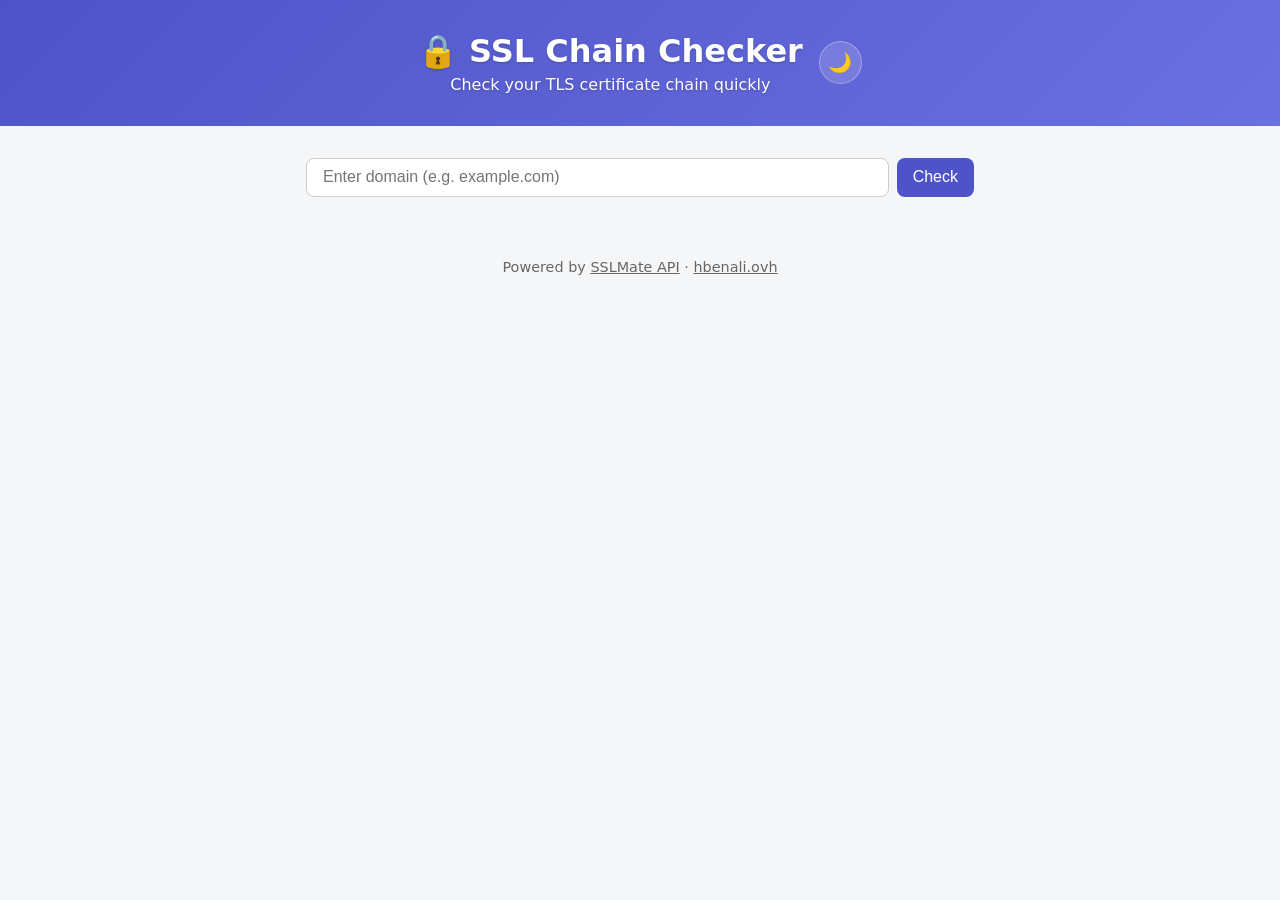
==== index.html @ 4c276ce8 "Fix contrast/deprecated-API/XSS issues, add dark mode, favicons, SEO, download-chain button Replaces" ====
<!DOCTYPE html>
<html lang="en">
<head>
  <meta charset="UTF-8">
  <meta name="viewport" content="width=device-width, initial-scale=1.0">
  <title>SSL Chain Checker — TLS Certificate Chain Validator</title>
  <meta name="description" content="Free SSL/TLS certificate chain checker. Instantly verify whether a domain's certificate chain is trusted and complete, and get the correct chain to install if it isn't.">
  <meta name="robots" content="index, follow">
  <link rel="canonical" href="https://ssl.hbenali.ovh/">

  <!-- Open Graph -->
  <meta property="og:type" content="website">
  <meta property="og:title" content="SSL Chain Checker — TLS Certificate Chain Validator">
  <meta property="og:description" content="Verify whether a domain's TLS certificate chain is trusted and complete, and get the correct chain to install if it isn't.">
  <meta property="og:url" content="https://ssl.hbenali.ovh/">
  <meta property="og:site_name" content="SSL Chain Checker">
  <meta property="og:locale" content="en_US">
  <meta property="og:image" content="https://ssl.hbenali.ovh/favicon.svg">
  <meta property="og:image:type" content="image/svg+xml">

  <!-- Twitter Card -->
  <meta name="twitter:card" content="summary">
  <meta name="twitter:title" content="SSL Chain Checker — TLS Certificate Chain Validator">
  <meta name="twitter:description" content="Verify whether a domain's TLS certificate chain is trusted and complete, and get the correct chain to install if it isn't.">
  <meta name="twitter:image" content="https://ssl.hbenali.ovh/favicon.svg">

  <!-- Favicon -->
  <link rel="icon" type="image/svg+xml" href="/favicon.svg">
  <link rel="alternate icon" href="/favicon.ico">
  <link rel="apple-touch-icon" href="/apple-touch-icon.png">
  <meta name="theme-color" content="#4e54c8">

  <!-- SSLMate's API is only hit on-demand after a check -->
  <link rel="dns-prefetch" href="https://web.api.sslmate.com">

  <!-- Structured data -->
  <script type="application/ld+json">
  {
    "@context": "https://schema.org",
    "@graph": [
      {
        "@type": "WebSite",
        "url": "https://ssl.hbenali.ovh/",
        "name": "SSL Chain Checker",
        "description": "Free SSL/TLS certificate chain checker and validator.",
        "potentialAction": {
          "@type": "SearchAction",
          "target": "https://ssl.hbenali.ovh/?host={search_term_string}",
          "query-input": "required name=search_term_string"
        }
      },
      {
        "@type": "WebApplication",
        "name": "SSL Chain Checker",
        "url": "https://ssl.hbenali.ovh/",
        "applicationCategory": "UtilitiesApplication",
        "operatingSystem": "Any",
        "description": "Check whether a domain's TLS certificate chain is trusted and complete, and get the correct chain to install if it isn't.",
        "offers": {
          "@type": "Offer",
          "price": "0",
          "priceCurrency": "USD"
        }
      }
    ]
  }
  </script>

  <link rel="stylesheet" href="assets/css/style.css">
</head>
<body>
  <div class="top-bar">
    <header>
      <h1>🔒 SSL Chain Checker</h1>
      <p>Check your TLS certificate chain quickly</p>
    </header>
    <button class="theme-toggle" id="themeToggle" type="button" aria-label="Toggle dark mode" title="Toggle dark mode">🌙</button>
  </div>

  <main>
    <section id="checker">
      <h2 class="sr-only">Check a certificate chain</h2>
      <form id="checkForm">
        <label for="hostname" class="sr-only">Domain name</label>
        <input type="text" id="hostname" placeholder="Enter domain (e.g. example.com)" autocomplete="off" spellcheck="false" required>
        <button type="submit">Check</button>
      </form>
      <div id="feedback" class="hidden" aria-live="polite"></div>
    </section>

    <section id="results" class="hidden" aria-live="polite">
      <div id="certDetails" class="card"></div>
      <div id="chainRecommendation" class="card hidden"></div>
    </section>
  </main>

  <footer>
    <p>Powered by <a href="https://www.sslmate.com/" target="_blank" rel="noopener noreferrer">SSLMate API</a> · <a href="https://hbenali.ovh" target="_blank" rel="noopener noreferrer">hbenali.ovh</a></p>
  </footer>

  <script src="assets/js/main.js"></script>
</body>
</html>
---- assets/css/style.css ----
/* assets/css/style.css */
:root {
  --bg: #f4f6f8;
  --text: #222;
  --text-muted: #666;
  --card-bg: #fff;
  --header-grad-1: #4e54c8;
  --header-grad-2: #6a70e0;
  --accent: #4e54c8;
  --accent-hover: #3b3fc1;
  --input-bg: #fff;
  --input-border: #ccc;
  --shadow: rgba(0, 0, 0, 0.08);
  --trusted: #198754;
  --untrusted: #dc3545;
}

@media (prefers-color-scheme: dark) {
  :root:not([data-theme="light"]) {
    --bg: #12141f;
    --text: #e8e8f2;
    --text-muted: #9aa0c0;
    --card-bg: #1b1f2e;
    --header-grad-1: #3b3fc1;
    --header-grad-2: #5a60d0;
    --accent: #6a70e0;
    --accent-hover: #8085e8;
    --input-bg: #1b1f2e;
    --input-border: #333a52;
    --shadow: rgba(0, 0, 0, 0.4);
    --trusted: #2fbf71;
    --untrusted: #ff6b7a;
  }
}

:root[data-theme="dark"] {
  --bg: #12141f;
  --text: #e8e8f2;
  --text-muted: #9aa0c0;
  --card-bg: #1b1f2e;
  --header-grad-1: #3b3fc1;
  --header-grad-2: #5a60d0;
  --accent: #6a70e0;
  --accent-hover: #8085e8;
  --input-bg: #1b1f2e;
  --input-border: #333a52;
  --shadow: rgba(0, 0, 0, 0.4);
  --trusted: #2fbf71;
  --untrusted: #ff6b7a;
}

* {
  box-sizing: border-box;
}

body {
  font-family: 'Inter', system-ui, -apple-system, BlinkMacSystemFont, 'Segoe UI', Roboto, sans-serif;
  margin: 0;
  background: var(--bg);
  color: var(--text);
  transition: background-color 0.3s, color 0.3s;
}

.sr-only {
  position: absolute;
  width: 1px;
  height: 1px;
  padding: 0;
  margin: -1px;
  overflow: hidden;
  clip: rect(0, 0, 0, 0);
  white-space: nowrap;
  border: 0;
}

.top-bar {
  display: flex;
  align-items: center;
  justify-content: center;
  gap: 1rem;
  padding: 2rem;
  background: linear-gradient(135deg, var(--header-grad-1), var(--header-grad-2));
  color: white;
  text-shadow: 0 1px 3px rgba(0, 0, 0, 0.2);
}

header {
  text-align: center;
}

header h1 {
  margin: 0 0 0.3rem;
  font-size: 2rem;
}

header p {
  margin: 0;
  font-size: 1rem;
}

.theme-toggle {
  background: rgba(255, 255, 255, 0.15);
  border: 1px solid rgba(255, 255, 255, 0.3);
  width: 2.7rem;
  height: 2.7rem;
  min-width: 2.7rem;
  border-radius: 50%;
  font-size: 1.2rem;
  padding: 0;
  display: flex;
  align-items: center;
  justify-content: center;
  cursor: pointer;
  color: white;
  text-shadow: none;
  transition: transform 0.2s, background 0.2s;
}

.theme-toggle:hover {
  background: rgba(255, 255, 255, 0.25);
  transform: scale(1.08);
}

main {
  max-width: 700px;
  margin: 2rem auto;
  padding: 0 1rem;
}

form {
  display: flex;
  gap: 0.5rem;
  margin-bottom: 1rem;
}

input[type="text"] {
  flex: 1;
  padding: 0.6rem 1rem;
  font-size: 1rem;
  border-radius: 8px;
  border: 1px solid var(--input-border);
  background: var(--input-bg);
  color: var(--text);
  outline: none;
  transition: 0.2s border-color;
}

input[type="text"]:focus {
  border-color: var(--accent);
}

button {
  padding: 0.6rem 1rem;
  font-size: 1rem;
  background: var(--accent);
  color: white;
  border: none;
  border-radius: 8px;
  cursor: pointer;
  transition: 0.2s background;
}

button:hover {
  background: var(--accent-hover);
}

.hidden {
  display: none;
}

.card {
  background: var(--card-bg);
  padding: 1.5rem;
  margin-top: 1rem;
  border-radius: 12px;
  box-shadow: 0 4px 12px var(--shadow);
}

.card h3 {
  margin-top: 0;
}

.badge {
  display: inline-block;
  padding: 0.3rem 0.6rem;
  border-radius: 6px;
  font-weight: 600;
  font-size: 0.9rem;
  color: white;
}

.trusted {
  background: var(--trusted);
}

.untrusted {
  background: var(--untrusted);
}

.inline-feedback {
  font-size: 0.85rem;
  color: var(--text-muted);
  margin-top: 0.5rem;
}

textarea {
  width: 100%;
  height: 200px;
  font-family: 'SF Mono', 'Fira Code', monospace;
  margin-top: 0.5rem;
  padding: 0.75rem;
  border-radius: 8px;
  border: 1px solid var(--input-border);
  background: var(--input-bg);
  color: var(--text);
  resize: vertical;
}

.btn-row {
  display: flex;
  flex-wrap: wrap;
  gap: 0.5rem;
  margin-top: 0.5rem;
}

.btn-row .copy-btn {
  margin-top: 0;
}

.copy-btn {
  margin-top: 0.5rem;
  padding: 0.5rem 1rem;
  background: var(--accent);
  color: white;
  border: none;
  border-radius: 8px;
  cursor: pointer;
  transition: 0.2s background;
}

.copy-btn:hover {
  background: var(--accent-hover);
}

footer {
  text-align: center;
  padding: 1rem;
  font-size: 0.9rem;
  color: var(--text-muted);
}

footer a {
  color: var(--text-muted);
  text-decoration: underline;
}

footer a:hover {
  color: var(--accent);
}
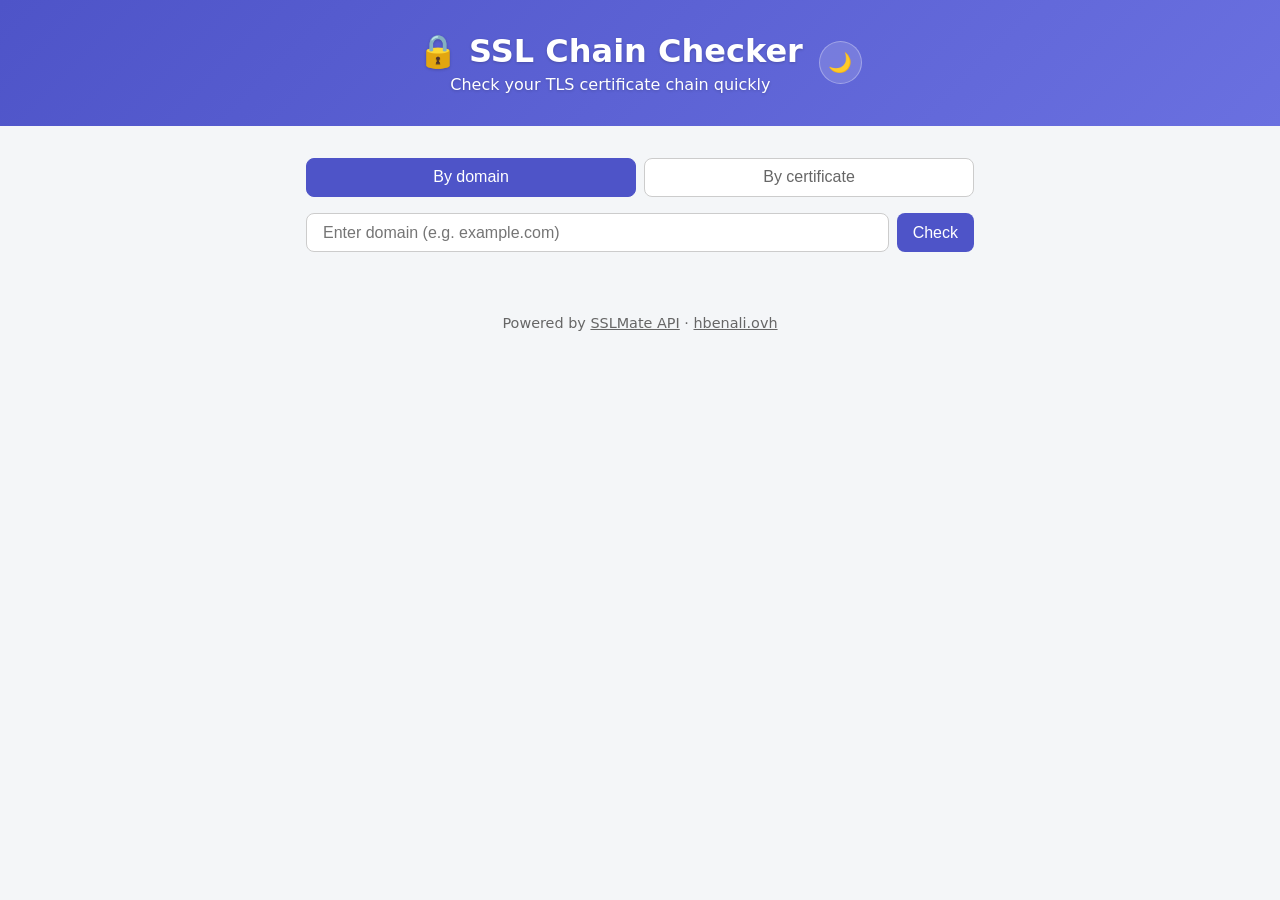
==== commit 17ecb0b1: "Add certificate paste/upload mode to generate the correct chain" ====
--- a/index.html
+++ b/index.html
@@ -7,6 +7,10 @@
   <meta name="description" content="Free SSL/TLS certificate chain checker. Instantly verify whether a domain's certificate chain is trusted and complete, and get the correct chain to install if it isn't.">
   <meta name="robots" content="index, follow">
   <link rel="canonical" href="https://ssl.hbenali.ovh/">
+
+  <!-- Security (static hosting: no custom HTTP headers, so CSP/referrer are set here; X-Frame-Options/X-Content-Type-Options need a real header and aren't achievable via meta) -->
+  <meta http-equiv="Content-Security-Policy" content="default-src 'self'; script-src 'self'; style-src 'self'; font-src 'self'; img-src 'self' data:; connect-src 'self' https://web.api.sslmate.com; object-src 'none'; base-uri 'self'; form-action 'self'">
+  <meta name="referrer" content="strict-origin-when-cross-origin">
 
   <!-- Open Graph -->
   <meta property="og:type" content="website">
@@ -29,6 +33,11 @@
   <link rel="alternate icon" href="/favicon.ico">
   <link rel="apple-touch-icon" href="/apple-touch-icon.png">
   <meta name="theme-color" content="#4e54c8">
+  <link rel="manifest" href="/manifest.json">
+  <meta name="mobile-web-app-capable" content="yes">
+  <meta name="apple-mobile-web-app-capable" content="yes">
+  <meta name="apple-mobile-web-app-status-bar-style" content="black-translucent">
+  <meta name="apple-mobile-web-app-title" content="SSL Chain Checker">
 
   <!-- SSLMate's API is only hit on-demand after a check -->
   <link rel="dns-prefetch" href="https://web.api.sslmate.com">
@@ -45,7 +54,7 @@
         "description": "Free SSL/TLS certificate chain checker and validator.",
         "potentialAction": {
           "@type": "SearchAction",
-          "target": "https://ssl.hbenali.ovh/?host={search_term_string}",
+          "target": "https://ssl.hbenali.ovh/?hostname={search_term_string}",
           "query-input": "required name=search_term_string"
         }
       },
@@ -78,8 +87,13 @@
   </div>
 
   <main>
-    <section id="checker">
-      <h2 class="sr-only">Check a certificate chain</h2>
+    <div class="mode-tabs" role="tablist" aria-label="Check method">
+      <button type="button" class="mode-tab active" id="tabDomain" role="tab" aria-selected="true" aria-controls="checker">By domain</button>
+      <button type="button" class="mode-tab" id="tabCert" role="tab" aria-selected="false" aria-controls="certChecker">By certificate</button>
+    </div>
+
+    <section id="checker" role="tabpanel" aria-labelledby="tabDomain">
+      <h2 class="sr-only">Check a certificate chain by domain</h2>
       <form id="checkForm">
         <label for="hostname" class="sr-only">Domain name</label>
         <input type="text" id="hostname" placeholder="Enter domain (e.g. example.com)" autocomplete="off" spellcheck="false" required>
@@ -92,6 +106,27 @@
       <div id="certDetails" class="card"></div>
       <div id="chainRecommendation" class="card hidden"></div>
     </section>
+
+    <section id="certChecker" class="hidden" role="tabpanel" aria-labelledby="tabCert">
+      <h2 class="sr-only">Generate a chain from your own certificate</h2>
+      <p class="hint">Paste your leaf certificate (PEM), or upload a .pem/.crt/.cer file, to get the correct chain to install.</p>
+      <form id="certForm">
+        <label for="certInput" class="sr-only">Certificate (PEM)</label>
+        <textarea id="certInput" placeholder="-----BEGIN CERTIFICATE-----&#10;...&#10;-----END CERTIFICATE-----" spellcheck="false" required></textarea>
+        <div class="cert-form-row">
+          <label class="file-btn">
+            📁 Upload file
+            <input type="file" id="certFile" accept=".pem,.crt,.cer,.txt">
+          </label>
+          <label class="checkbox-label">
+            <input type="checkbox" id="includeRoot"> Include root certificate
+          </label>
+          <button type="submit">Generate Chain</button>
+        </div>
+      </form>
+      <div id="certFeedback" class="hidden" aria-live="polite"></div>
+      <div id="certResults" class="card hidden" aria-live="polite"></div>
+    </section>
   </main>
 
   <footer>
--- a/assets/css/style.css
+++ b/assets/css/style.css
@@ -8,6 +8,8 @@
   --header-grad-2: #6a70e0;
   --accent: #4e54c8;
   --accent-hover: #3b3fc1;
+  --accent-solid: #4e54c8;
+  --accent-solid-hover: #3b3fc1;
   --input-bg: #fff;
   --input-border: #ccc;
   --shadow: rgba(0, 0, 0, 0.08);
@@ -25,6 +27,8 @@
     --header-grad-2: #5a60d0;
     --accent: #6a70e0;
     --accent-hover: #8085e8;
+    --accent-solid: #5a60d0;
+    --accent-solid-hover: #4448b5;
     --input-bg: #1b1f2e;
     --input-border: #333a52;
     --shadow: rgba(0, 0, 0, 0.4);
@@ -42,6 +46,8 @@
   --header-grad-2: #5a60d0;
   --accent: #6a70e0;
   --accent-hover: #8085e8;
+  --accent-solid: #5a60d0;
+  --accent-solid-hover: #4448b5;
   --input-bg: #1b1f2e;
   --input-border: #333a52;
   --shadow: rgba(0, 0, 0, 0.4);
@@ -152,7 +158,7 @@
 button {
   padding: 0.6rem 1rem;
   font-size: 1rem;
-  background: var(--accent);
+  background: var(--accent-solid);
   color: white;
   border: none;
   border-radius: 8px;
@@ -161,7 +167,7 @@
 }
 
 button:hover {
-  background: var(--accent-hover);
+  background: var(--accent-solid-hover);
 }
 
 .hidden {
@@ -230,7 +236,7 @@
 .copy-btn {
   margin-top: 0.5rem;
   padding: 0.5rem 1rem;
-  background: var(--accent);
+  background: var(--accent-solid);
   color: white;
   border: none;
   border-radius: 8px;
@@ -239,7 +245,7 @@
 }
 
 .copy-btn:hover {
-  background: var(--accent-hover);
+  background: var(--accent-solid-hover);
 }
 
 footer {
@@ -257,3 +263,85 @@
 footer a:hover {
   color: var(--accent);
 }
+
+.mode-tabs {
+  display: flex;
+  gap: 0.5rem;
+  margin-bottom: 1rem;
+}
+
+.mode-tab {
+  flex: 1;
+  background: var(--card-bg);
+  color: var(--text-muted);
+  border: 1px solid var(--input-border);
+}
+
+.mode-tab.active {
+  background: var(--accent-solid);
+  color: white;
+  border-color: var(--accent-solid);
+}
+
+.mode-tab:hover {
+  background: var(--accent-solid-hover);
+  color: white;
+}
+
+.hint {
+  color: var(--text-muted);
+  font-size: 0.9rem;
+  margin: 0 0 0.5rem;
+}
+
+#certForm {
+  flex-direction: column;
+}
+
+.cert-form-row {
+  display: flex;
+  flex-wrap: wrap;
+  align-items: center;
+  gap: 0.75rem;
+}
+
+.file-btn {
+  position: relative;
+  display: inline-flex;
+  align-items: center;
+  gap: 0.4rem;
+  padding: 0.6rem 1rem;
+  background: var(--card-bg);
+  color: var(--text);
+  border: 1px solid var(--input-border);
+  border-radius: 8px;
+  cursor: pointer;
+  font-size: 0.95rem;
+  overflow: hidden;
+  transition: 0.2s border-color;
+}
+
+.file-btn:hover {
+  border-color: var(--accent);
+}
+
+.file-btn input[type="file"] {
+  position: absolute;
+  width: 1px;
+  height: 1px;
+  overflow: hidden;
+  clip: rect(0, 0, 0, 0);
+}
+
+.checkbox-label {
+  display: inline-flex;
+  align-items: center;
+  gap: 0.4rem;
+  font-size: 0.9rem;
+  color: var(--text-muted);
+  cursor: pointer;
+}
+
+.checkbox-label input {
+  cursor: pointer;
+}
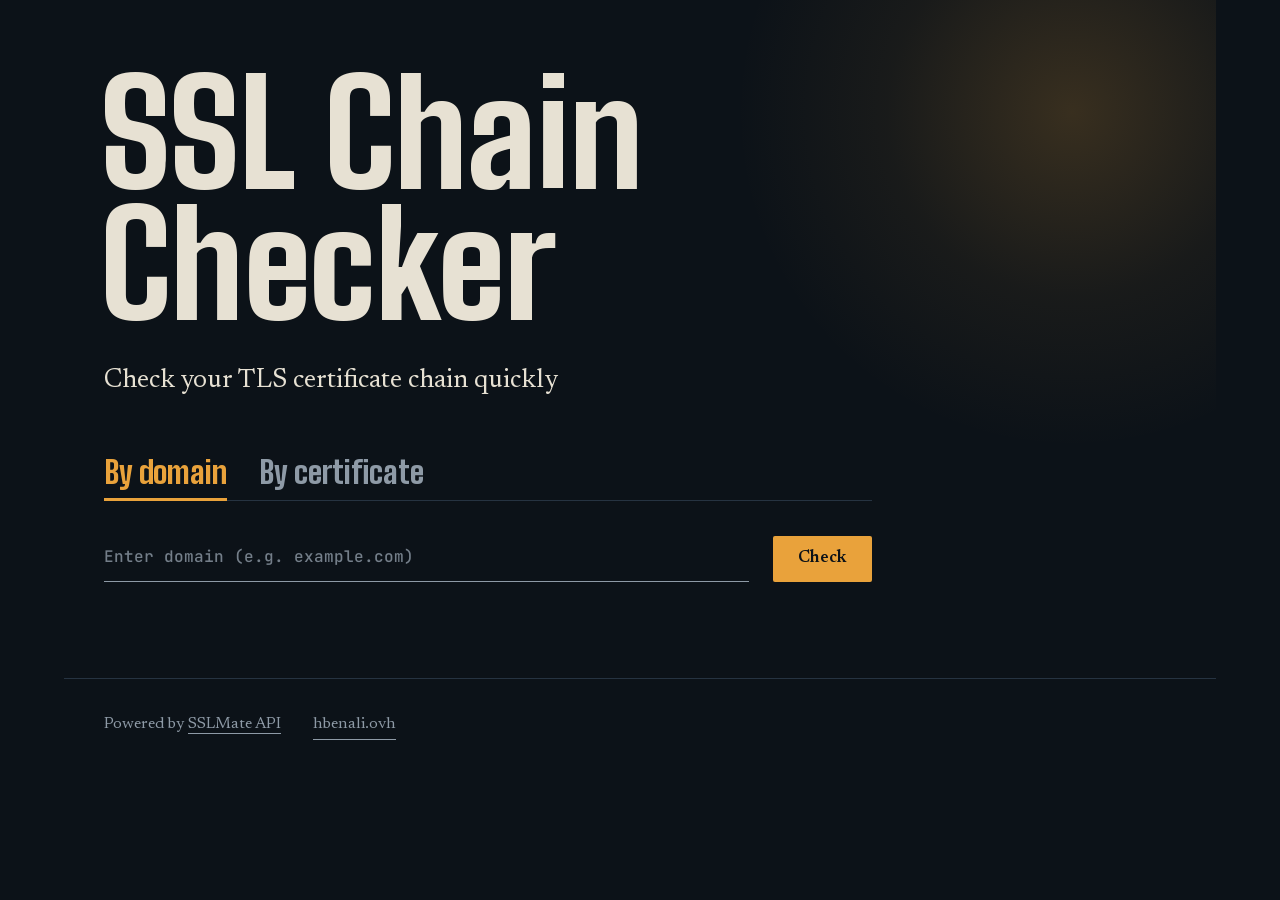
==== commit d4eaa6b2: "feat: restyle the site as a dark editorial page with self-hosted fonts Match the hbenali.ovh design " ====
--- a/index.html
+++ b/index.html
@@ -32,11 +32,11 @@
   <link rel="icon" type="image/svg+xml" href="/favicon.svg">
   <link rel="alternate icon" href="/favicon.ico">
   <link rel="apple-touch-icon" href="/apple-touch-icon.png">
-  <meta name="theme-color" content="#4e54c8">
+  <meta name="theme-color" content="#0c1218">
   <link rel="manifest" href="/manifest.json">
   <meta name="mobile-web-app-capable" content="yes">
   <meta name="apple-mobile-web-app-capable" content="yes">
-  <meta name="apple-mobile-web-app-status-bar-style" content="black-translucent">
+  <meta name="apple-mobile-web-app-status-bar-style" content="black">
   <meta name="apple-mobile-web-app-title" content="SSL Chain Checker">
 
   <!-- SSLMate's API is only hit on-demand after a check -->
@@ -75,18 +75,18 @@
   }
   </script>
 
-  <link rel="stylesheet" href="assets/css/style.css">
+  <link rel="preload" as="font" type="font/woff2" href="/fonts/big-shoulders-latin-wght.woff2" crossorigin>
+  <link rel="preload" as="font" type="font/woff2" href="/fonts/newsreader-latin-wght.woff2" crossorigin>
+  <link rel="stylesheet" href="/site.css">
 </head>
 <body>
-  <div class="top-bar">
-    <header>
-      <h1>🔒 SSL Chain Checker</h1>
-      <p>Check your TLS certificate chain quickly</p>
-    </header>
-    <button class="theme-toggle" id="themeToggle" type="button" aria-label="Toggle dark mode" title="Toggle dark mode">🌙</button>
-  </div>
+  <a class="skip" href="#main">Skip to the checker</a>
+  <header class="hero wrap">
+    <h1 class="display"><span class="line"><span>SSL Chain</span></span><span class="line"><span>Checker</span></span></h1>
+    <p class="lead">Check your TLS certificate chain quickly</p>
+  </header>
 
-  <main>
+  <main id="main" class="wrap">
     <div class="mode-tabs" role="tablist" aria-label="Check method">
       <button type="button" class="mode-tab active" id="tabDomain" role="tab" aria-selected="true" aria-controls="checker">By domain</button>
       <button type="button" class="mode-tab" id="tabCert" role="tab" aria-selected="false" aria-controls="certChecker">By certificate</button>
@@ -115,7 +115,7 @@
         <textarea id="certInput" placeholder="-----BEGIN CERTIFICATE-----&#10;...&#10;-----END CERTIFICATE-----" spellcheck="false" required></textarea>
         <div class="cert-form-row">
           <label class="file-btn">
-            📁 Upload file
+            Upload file
             <input type="file" id="certFile" accept=".pem,.crt,.cer,.txt">
           </label>
           <label class="checkbox-label">
@@ -130,7 +130,7 @@
   </main>
 
   <footer>
-    <p>Powered by <a href="https://www.sslmate.com/" target="_blank" rel="noopener noreferrer">SSLMate API</a> · <a href="https://hbenali.ovh" target="_blank" rel="noopener noreferrer">hbenali.ovh</a></p>
+    <p><span>Powered by <a href="https://www.sslmate.com/" target="_blank" rel="noopener noreferrer">SSLMate API</a></span> <a href="https://hbenali.ovh" target="_blank" rel="noopener noreferrer">hbenali.ovh</a></p>
   </footer>
 
   <script src="assets/js/main.js"></script>
--- a/site.css
+++ b/site.css
@@ -0,0 +1,218 @@
+/* ssl.hbenali.ovh: one stylesheet for every page. Dark editorial: cold ink, bone text,
+   a sodium-lamp glow, verdigris for "trusted". Fonts are self-hosted (see fonts/README.md). */
+
+@font-face {
+    font-family: 'Big Shoulders';
+    font-style: normal;
+    font-weight: 600 900;
+    font-display: swap;
+    src: url('/fonts/big-shoulders-latin-wght.woff2') format('woff2');
+}
+@font-face {
+    font-family: 'Newsreader';
+    font-style: normal;
+    font-weight: 200 800;
+    font-display: swap;
+    src: url('/fonts/newsreader-latin-wght.woff2') format('woff2');
+}
+@font-face {
+    font-family: 'JetBrains Mono';
+    font-style: normal;
+    font-weight: 100 800;
+    font-display: swap;
+    src: url('/fonts/jetbrains-mono-latin-wght.woff2') format('woff2');
+}
+
+:root {
+    --ink: #0c1218;
+    --slate: #17212b;
+    --line: #263341;
+    --bone: #e7e1d3;
+    --mist: #8e9aa6;
+    --sodium: #e9a23b;
+    --verdigris: #5db7a0;
+    --fail: #e5776f;
+
+    --display: 'Big Shoulders', 'Arial Narrow', Impact, sans-serif;
+    --serif: 'Newsreader', Georgia, serif;
+    --mono: 'JetBrains Mono', ui-monospace, monospace;
+
+    --gutter: clamp(1.5rem, 4vw, 2.5rem);
+    color-scheme: dark;
+}
+
+*, *::before, *::after { box-sizing: border-box; margin: 0; padding: 0; }
+
+html { background: var(--ink); }
+
+body {
+    min-height: 100vh;
+    background: var(--ink);
+    color: var(--bone);
+    font-family: var(--serif);
+    font-size: 1.125rem;
+    line-height: 1.7;
+    font-optical-sizing: auto;
+    -webkit-font-smoothing: antialiased;
+    text-rendering: optimizeLegibility;
+}
+
+::selection { background: var(--sodium); color: var(--ink); }
+:focus-visible { outline: 2px solid var(--sodium); outline-offset: 4px; border-radius: 2px; }
+
+a { color: inherit; }
+ul { list-style: none; }
+[hidden], .hidden { display: none !important; }
+
+.sr-only {
+    position: absolute; width: 1px; height: 1px; overflow: hidden;
+    clip-path: inset(50%); white-space: nowrap;
+}
+.skip {
+    position: fixed; top: 0.75rem; left: 0.75rem; z-index: 60;
+    background: var(--sodium); color: var(--ink); padding: 0.5rem 1rem;
+    transform: translateY(-300%);
+}
+.skip:focus { transform: none; }
+
+/* Underline that draws in on hover and focus. */
+.link, footer a {
+    text-decoration: none;
+    background-image: linear-gradient(currentColor, currentColor);
+    background-repeat: no-repeat;
+    background-size: 100% 1px;
+    background-position: 0 100%;
+    padding-bottom: 2px;
+    transition: background-size 0.35s cubic-bezier(0.22, 1, 0.36, 1), color 0.2s;
+}
+.link:hover, .link:focus-visible, footer a:hover, footer a:focus-visible { color: var(--sodium); background-size: 100% 2px; }
+
+.display { font-family: var(--display); font-weight: 800; line-height: 0.86; letter-spacing: -0.01em; }
+
+.wrap { max-width: 72rem; margin: 0 auto; padding-inline: var(--gutter); }
+
+/* Hero */
+.hero { position: relative; isolation: isolate; overflow: hidden; padding-block: 4.5rem 3rem; }
+.hero::before {
+    content: ''; position: absolute; z-index: -1; top: -14rem; right: -12rem;
+    width: min(42rem, 140vw); aspect-ratio: 1; border-radius: 50%;
+    background: radial-gradient(closest-side, rgba(233, 162, 59, 0.2), rgba(233, 162, 59, 0.06) 55%, transparent);
+    pointer-events: none;
+}
+.hero h1 { font-size: clamp(3.4rem, 15vw, 9rem); margin-left: -0.03em; }
+.hero h1 .line { display: block; overflow: hidden; padding-bottom: 0.05em; }
+.hero h1 .line > span { display: block; animation: rise 1.1s cubic-bezier(0.16, 1, 0.3, 1) both; }
+.hero h1 .line:nth-child(2) > span { animation-delay: 0.13s; }
+.hero .lead { margin-top: 1.75rem; max-width: 34ch; font-size: clamp(1.3rem, 2.4vw, 1.65rem); line-height: 1.5; animation: fade 0.9s 0.5s both; }
+
+@keyframes rise { from { transform: translateY(108%); } }
+@keyframes fade { from { opacity: 0; transform: translateY(12px); } }
+
+main { padding-bottom: 5rem; }
+main > * { max-width: 48rem; }
+
+/* Mode tabs */
+.mode-tabs { display: flex; gap: 2rem; border-bottom: 1px solid var(--line); margin-bottom: 2rem; }
+.mode-tab {
+    background: none; border: 0; border-bottom: 3px solid transparent; margin-bottom: -1px;
+    color: var(--mist); font: 800 1.9rem/1 var(--display); padding: 0.5rem 0 0.6rem; cursor: pointer;
+    transition: color 0.2s, border-color 0.2s;
+}
+.mode-tab:hover { color: var(--bone); }
+.mode-tab.active { color: var(--sodium); border-bottom-color: var(--sodium); }
+
+.hint { color: var(--mist); margin-bottom: 1.25rem; max-width: 56ch; }
+
+/* Forms */
+form { display: flex; flex-wrap: wrap; align-items: flex-end; gap: 1rem 1.5rem; margin-bottom: 1rem; }
+#certForm { flex-direction: column; align-items: stretch; }
+
+input[type="text"], textarea {
+    font: 500 1rem/1.5 var(--mono); color: var(--bone); background: none; border: 0;
+    border-bottom: 1px solid var(--mist); border-radius: 0; outline: 0; transition: border-color 0.2s;
+}
+input[type="text"] { flex: 1 1 14rem; min-width: 0; padding: 0.75rem 0; }
+input[type="text"]::placeholder, textarea::placeholder { color: var(--mist); opacity: 0.8; }
+input[type="text"]:focus, textarea:focus { border-bottom-color: var(--sodium); }
+input[type="text"]:focus-visible, textarea:focus-visible { outline: 2px solid var(--sodium); outline-offset: 4px; }
+
+textarea {
+    display: block; width: 100%; height: 12rem; padding: 0.9rem 1rem; resize: vertical;
+    background: var(--slate); border: 1px solid var(--line); border-radius: 2px;
+    font-size: 0.8125rem; line-height: 1.6;
+}
+textarea:focus { border-color: var(--sodium); }
+
+button[type="submit"] {
+    background: var(--sodium); color: var(--ink); border: 0; border-radius: 2px;
+    font: 600 1.05rem/1 var(--serif); padding: 0.9rem 1.6rem; cursor: pointer;
+    transition: background-color 0.2s, transform 0.2s;
+}
+button[type="submit"]:hover { background: var(--bone); transform: translateY(-2px); }
+button[type="submit"]:active { transform: none; }
+
+.cert-form-row { display: flex; flex-wrap: wrap; align-items: center; gap: 1rem 1.5rem; }
+.file-btn {
+    position: relative; display: inline-flex; align-items: center; cursor: pointer;
+    border: 1px solid var(--mist); border-radius: 2px; padding: 0.8rem 1.3rem; line-height: 1;
+    transition: border-color 0.2s, color 0.2s;
+}
+.file-btn:hover, .file-btn:focus-within { border-color: var(--sodium); color: var(--sodium); }
+.file-btn:focus-within { outline: 2px solid var(--sodium); outline-offset: 4px; }
+.file-btn input[type="file"] { position: absolute; width: 1px; height: 1px; overflow: hidden; clip-path: inset(50%); }
+.checkbox-label { display: inline-flex; align-items: center; gap: 0.6rem; color: var(--mist); cursor: pointer; }
+.checkbox-label input { accent-color: var(--sodium); width: 1.1rem; height: 1.1rem; cursor: pointer; }
+.cert-form-row button[type="submit"] { margin-left: auto; }
+
+/* Status and results */
+#feedback, #certFeedback { color: var(--mist); margin-top: 0.5rem; }
+
+.card { border-top: 1px solid var(--line); padding: 2rem 0; margin-top: 1.5rem; }
+.card h3 { font: 800 clamp(2rem, 6vw, 2.8rem)/1 var(--display); color: var(--sodium); margin-bottom: 1rem; overflow-wrap: anywhere; }
+.card p + p { margin-top: 0.75rem; }
+.card textarea { margin-top: 0.5rem; }
+
+.badge { display: inline-flex; align-items: center; gap: 0.5rem; font-weight: 600; }
+.badge::before { content: ''; width: 0.6rem; height: 0.6rem; background: currentColor; }
+.badge.trusted { color: var(--verdigris); }
+.badge.trusted::before { border-radius: 50%; }
+.badge.untrusted { color: var(--fail); }
+
+.error-text { color: var(--fail); border-left: 2px solid var(--fail); padding-left: 1rem; overflow-wrap: anywhere; }
+
+.btn-row { display: flex; flex-wrap: wrap; gap: 0.75rem 1rem; margin-top: 1rem; }
+.copy-btn {
+    background: none; color: var(--bone); border: 1px solid var(--mist); border-radius: 2px;
+    font: inherit; font-size: 1rem; line-height: 1; padding: 0.75rem 1.2rem; cursor: pointer;
+    transition: border-color 0.2s, color 0.2s, transform 0.2s;
+}
+.card > .copy-btn { margin-top: 0.5rem; }
+.copy-btn:hover { border-color: var(--sodium); color: var(--sodium); }
+.copy-btn:active { transform: translateY(1px); }
+
+.inline-feedback { color: var(--mist); font-size: 1rem; margin-top: 0.75rem; }
+.inline-feedback:empty { display: none; }
+
+footer { border-top: 1px solid var(--line); color: var(--mist); font-size: 1rem; max-width: 72rem; margin: 0 auto; padding: 2rem var(--gutter) 3rem; display: flex; flex-wrap: wrap; gap: 0.5rem 2rem; }
+footer p { display: contents; }
+
+/* 404 */
+.nf { min-height: 100vh; display: flex; flex-direction: column; justify-content: center; align-items: flex-start; padding-block: 5rem 3rem; position: relative; isolation: isolate; overflow: hidden; }
+.nf::before {
+    content: ''; position: absolute; z-index: -1; top: -12rem; right: -10rem; width: min(40rem, 140vw); aspect-ratio: 1; border-radius: 50%;
+    background: radial-gradient(closest-side, rgba(233, 162, 59, 0.2), rgba(233, 162, 59, 0.06) 55%, transparent);
+}
+.nf-code { font-size: clamp(9rem, 34vw, 24rem); color: var(--sodium); }
+.nf h1 { font-size: clamp(2.8rem, 7vw, 5rem); margin-top: 0.5rem; }
+.nf .nf-lead { margin-top: 1rem; max-width: 36ch; color: var(--mist); font-size: 1.3rem; }
+.nf-links { margin-top: 2rem; display: flex; flex-wrap: wrap; gap: 0.75rem 2rem; font-size: 1.25rem; }
+.btn {
+    display: inline-block; background: var(--sodium); color: var(--ink); padding: 0.8rem 1.6rem;
+    font-weight: 600; text-decoration: none; border-radius: 2px; transition: background-color 0.2s, transform 0.2s;
+}
+.btn:hover, .btn:focus-visible { background: var(--bone); transform: translateY(-2px); }
+.nf footer { border: 0; padding: 3rem 0 0; margin: 0; }
+
+@media (prefers-reduced-motion: reduce) {
+    *, *::before, *::after { animation-duration: 0.01ms !important; animation-delay: 0s !important; transition-duration: 0.01ms !important; }
+}
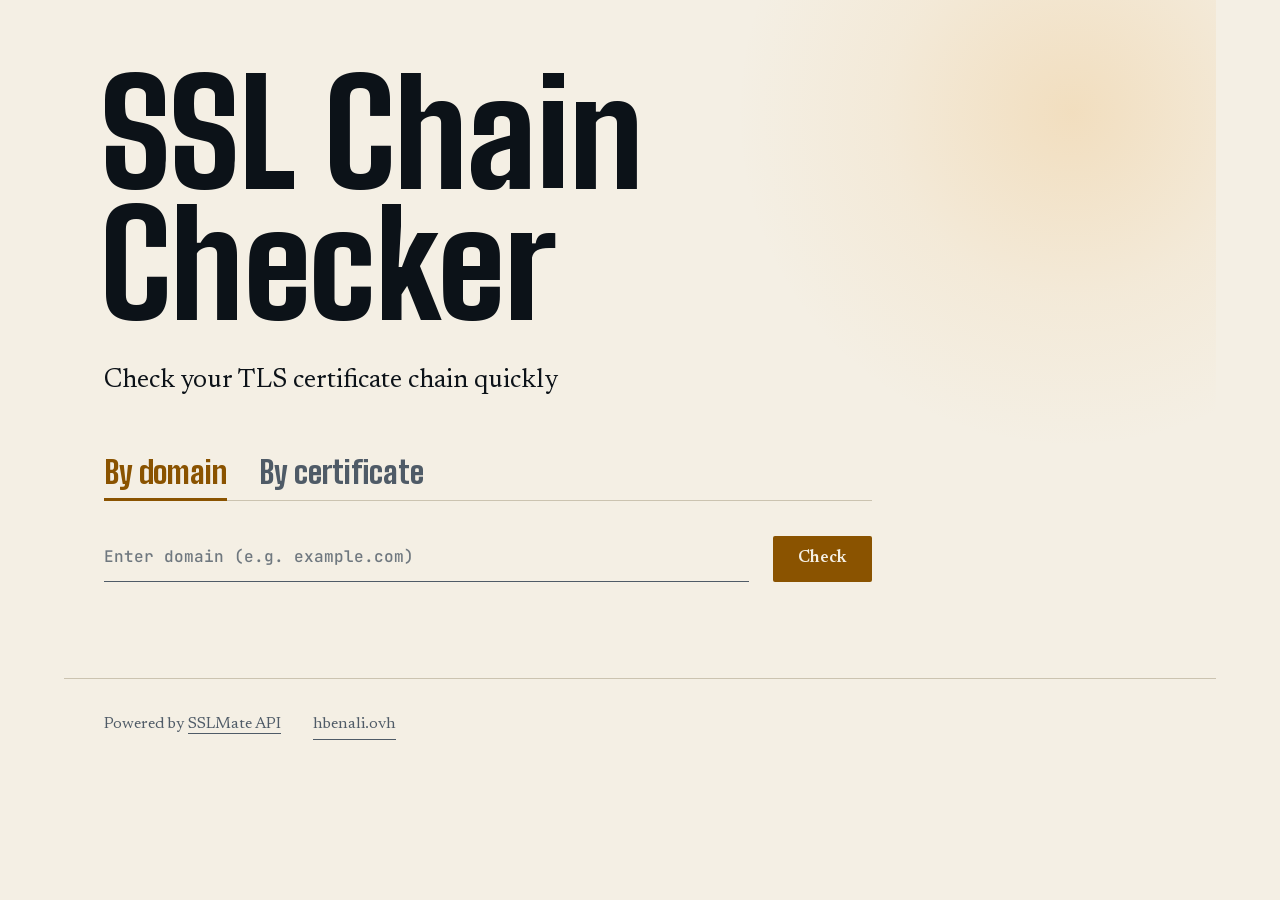
==== commit 9a9d6166: "feat: follow the system light/dark setting Dark stays the default and the identity. When the system " ====
--- a/index.html
+++ b/index.html
@@ -32,7 +32,9 @@
   <link rel="icon" type="image/svg+xml" href="/favicon.svg">
   <link rel="alternate icon" href="/favicon.ico">
   <link rel="apple-touch-icon" href="/apple-touch-icon.png">
-  <meta name="theme-color" content="#0c1218">
+  <meta name="color-scheme" content="dark light">
+  <meta name="theme-color" content="#0c1218" media="(prefers-color-scheme: dark)">
+  <meta name="theme-color" content="#f4efe4" media="(prefers-color-scheme: light)">
   <link rel="manifest" href="/manifest.json">
   <meta name="mobile-web-app-capable" content="yes">
   <meta name="apple-mobile-web-app-capable" content="yes">
--- a/site.css
+++ b/site.css
@@ -32,6 +32,8 @@
     --sodium: #e9a23b;
     --verdigris: #5db7a0;
     --fail: #e5776f;
+    --glow: rgba(233, 162, 59, 0.2);
+    --glow-soft: rgba(233, 162, 59, 0.06);
 
     --display: 'Big Shoulders', 'Arial Narrow', Impact, sans-serif;
     --serif: 'Newsreader', Georgia, serif;
@@ -39,6 +41,25 @@
 
     --gutter: clamp(1.5rem, 4vw, 2.5rem);
     color-scheme: dark;
+}
+
+/* Light: follows the system setting, no toggle. Dark above is the default and the identity.
+   Contrast on --ink (page) / --slate (surface): text 16/14.7, muted 6.0/5.4, accent 5.5/4.9,
+   ok 5.2/4.7, fail 5.7/5.1; paper text on accent buttons 5.5. */
+@media (prefers-color-scheme: light) {
+    :root {
+        --ink: #f4efe4;
+        --slate: #e9e3d4;
+        --line: #cbc3b0;
+        --bone: #0c1218;
+        --mist: #4f5b67;
+        --sodium: #8a5300;
+        --verdigris: #1b7058;
+        --fail: #b3261e;
+        --glow: rgba(233, 162, 59, 0.22);
+        --glow-soft: rgba(233, 162, 59, 0.07);
+        color-scheme: light;
+    }
 }
 
 *, *::before, *::after { box-sizing: border-box; margin: 0; padding: 0; }
@@ -96,7 +117,7 @@
 .hero::before {
     content: ''; position: absolute; z-index: -1; top: -14rem; right: -12rem;
     width: min(42rem, 140vw); aspect-ratio: 1; border-radius: 50%;
-    background: radial-gradient(closest-side, rgba(233, 162, 59, 0.2), rgba(233, 162, 59, 0.06) 55%, transparent);
+    background: radial-gradient(closest-side, var(--glow), var(--glow-soft) 55%, transparent);
     pointer-events: none;
 }
 .hero h1 { font-size: clamp(3.4rem, 15vw, 9rem); margin-left: -0.03em; }
@@ -200,7 +221,7 @@
 .nf { min-height: 100vh; display: flex; flex-direction: column; justify-content: center; align-items: flex-start; padding-block: 5rem 3rem; position: relative; isolation: isolate; overflow: hidden; }
 .nf::before {
     content: ''; position: absolute; z-index: -1; top: -12rem; right: -10rem; width: min(40rem, 140vw); aspect-ratio: 1; border-radius: 50%;
-    background: radial-gradient(closest-side, rgba(233, 162, 59, 0.2), rgba(233, 162, 59, 0.06) 55%, transparent);
+    background: radial-gradient(closest-side, var(--glow), var(--glow-soft) 55%, transparent);
 }
 .nf-code { font-size: clamp(9rem, 34vw, 24rem); color: var(--sodium); }
 .nf h1 { font-size: clamp(2.8rem, 7vw, 5rem); margin-top: 0.5rem; }
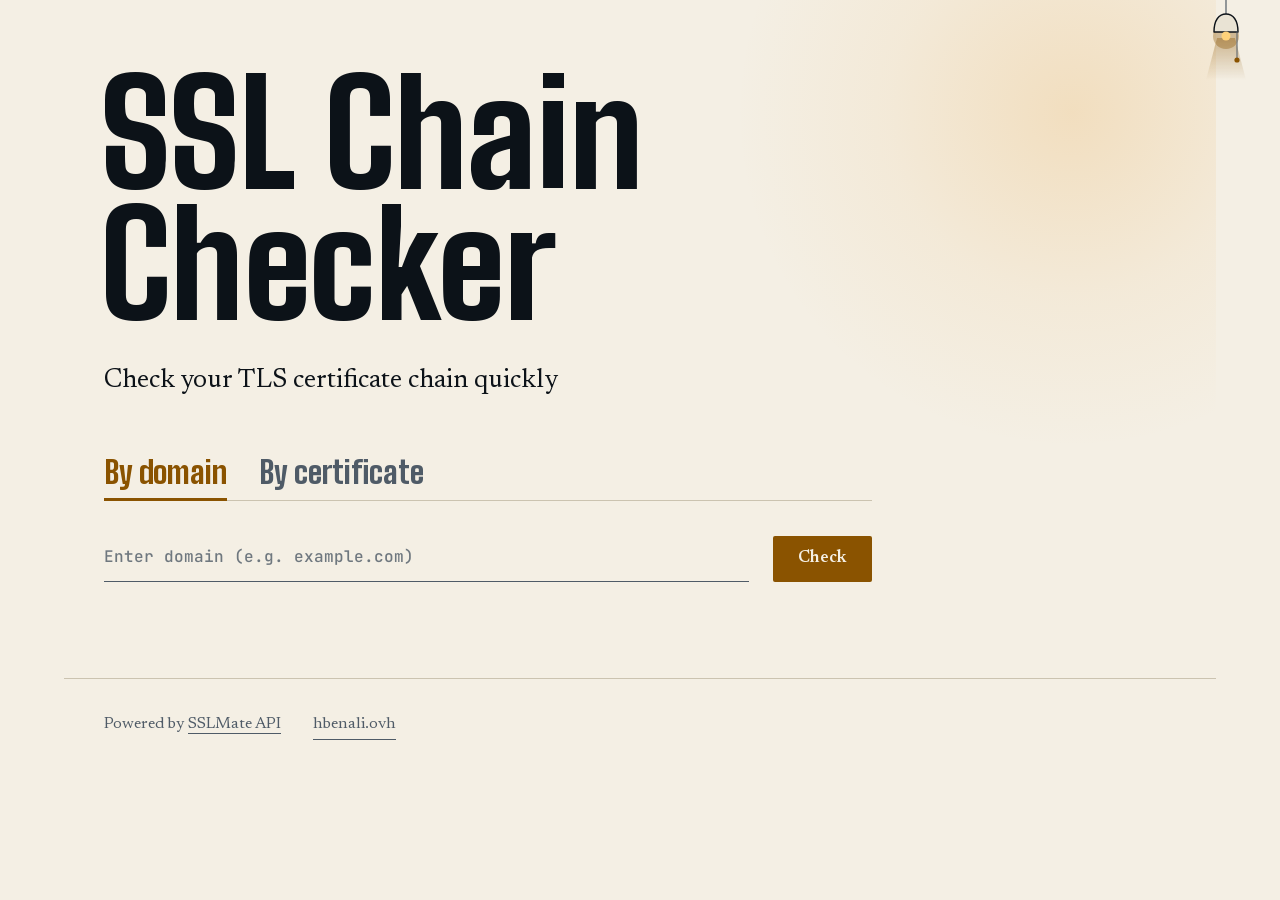
==== commit 82009efc: "feat: add a pull-cord lamp to switch between light and dark Lamp on is the light theme. The choice i" ====
--- a/index.html
+++ b/index.html
@@ -79,6 +79,7 @@
 
   <link rel="preload" as="font" type="font/woff2" href="/fonts/big-shoulders-latin-wght.woff2" crossorigin>
   <link rel="preload" as="font" type="font/woff2" href="/fonts/newsreader-latin-wght.woff2" crossorigin>
+  <script src="/theme.js"></script>
   <link rel="stylesheet" href="/site.css">
 </head>
 <body>
--- a/site.css
+++ b/site.css
@@ -43,11 +43,11 @@
     color-scheme: dark;
 }
 
-/* Light: follows the system setting, no toggle. Dark above is the default and the identity.
+/* Light: follows the system setting until the lamp (theme.js) is used. Dark above is the default and the identity.
    Contrast on --ink (page) / --slate (surface): text 16/14.7, muted 6.0/5.4, accent 5.5/4.9,
    ok 5.2/4.7, fail 5.7/5.1; paper text on accent buttons 5.5. */
 @media (prefers-color-scheme: light) {
-    :root {
+    :root:not([data-theme="dark"]) {
         --ink: #f4efe4;
         --slate: #e9e3d4;
         --line: #cbc3b0;
@@ -61,6 +61,19 @@
         color-scheme: light;
     }
 }
+:root[data-theme="light"] {
+    --ink: #f4efe4;
+    --slate: #e9e3d4;
+    --line: #cbc3b0;
+    --bone: #0c1218;
+    --mist: #4f5b67;
+    --sodium: #8a5300;
+    --verdigris: #1b7058;
+    --fail: #b3261e;
+    --glow: rgba(233, 162, 59, 0.22);
+    --glow-soft: rgba(233, 162, 59, 0.07);
+    color-scheme: light;
+}
 
 *, *::before, *::after { box-sizing: border-box; margin: 0; padding: 0; }
 
@@ -237,3 +250,53 @@
 @media (prefers-reduced-motion: reduce) {
     *, *::before, *::after { animation-duration: 0.01ms !important; animation-delay: 0s !important; transition-duration: 0.01ms !important; }
 }
+
+/* ---- Theme lamp: pull-cord switch (see theme.js). Lamp on = light theme. ---- */
+.theme-lamp {
+    position: absolute; /* scrolls away with the page; fixed on pages with a fixed bar, see below */
+    top: 0;
+    inset-inline-end: clamp(0.75rem, 3vw, 2rem);
+    z-index: 1000;
+    display: block;
+    width: 2.75rem;
+    height: 5.25rem;
+    padding: 0;
+    border: 0;
+    background: none;
+    cursor: pointer;
+    -webkit-tap-highlight-color: transparent;
+}
+/* Pages with a fixed top bar or fixed top-right controls: the lamp stays visible and the bar
+   reserves room for it (lamp offset + lamp width + gap), so it never covers a link. */
+html:has(.bar-inner) .theme-lamp,
+html:has(.controls) .theme-lamp { position: fixed; }
+.bar-inner { padding-inline-end: calc(clamp(0.75rem, 3vw, 2rem) + 2.75rem + 0.75rem); }
+.controls { right: calc(clamp(0.75rem, 3vw, 2rem) + 2.75rem + 0.75rem); }
+.theme-lamp svg { display: block; width: 100%; height: 100%; overflow: visible; pointer-events: none; }
+.lamp-wire { stroke: var(--mist); stroke-width: 1.2; }
+.lamp-shade { fill: var(--slate); stroke: var(--bone); stroke-width: 1.4; stroke-linejoin: round; }
+.lamp-bulb { fill: var(--line); transition: fill 0.4s; }
+.lamp-halo { fill: var(--sodium); opacity: 0; transition: opacity 0.5s; }
+.lamp-cone { fill: url(#lamp-cone); opacity: 0; transition: opacity 0.5s; }
+.lamp-stop-a { stop-color: var(--sodium); stop-opacity: 0.38; }
+.lamp-stop-b { stop-color: var(--sodium); stop-opacity: 0; }
+.lamp-cord { stroke: var(--mist); stroke-width: 1; }
+.lamp-bead { fill: var(--sodium); }
+.theme-lamp[data-on="true"] .lamp-bulb { fill: #ffd27a; }
+.theme-lamp[data-on="true"] .lamp-halo { opacity: 0.35; }
+.theme-lamp[data-on="true"] .lamp-cone { opacity: 1; }
+.lamp-swing { transform-box: view-box; transform-origin: 22px 0; animation: lamp-swing 0.9s ease-out; }
+.lamp-pull { animation: lamp-pull 0.45s cubic-bezier(0.3, 1.6, 0.5, 1); }
+@keyframes lamp-swing { 20% { transform: rotate(-5deg); } 45% { transform: rotate(3.5deg); } 70% { transform: rotate(-1.5deg); } }
+@keyframes lamp-pull { 35% { transform: translateY(10px); } }
+
+/* The theme switch is a plain cross-fade of the whole page. */
+html.theme-vt::view-transition-old(root) { animation: 0.45s ease both lamp-fade-out; }
+html.theme-vt::view-transition-new(root) { animation: 0.45s ease both lamp-fade-in; }
+@keyframes lamp-fade-out { to { opacity: 0; } }
+@keyframes lamp-fade-in { from { opacity: 0; } }
+
+@media (prefers-reduced-motion: reduce) {
+    .lamp-swing, .lamp-pull { animation: none; }
+    .lamp-bulb, .lamp-halo, .lamp-cone { transition: none; }
+}
